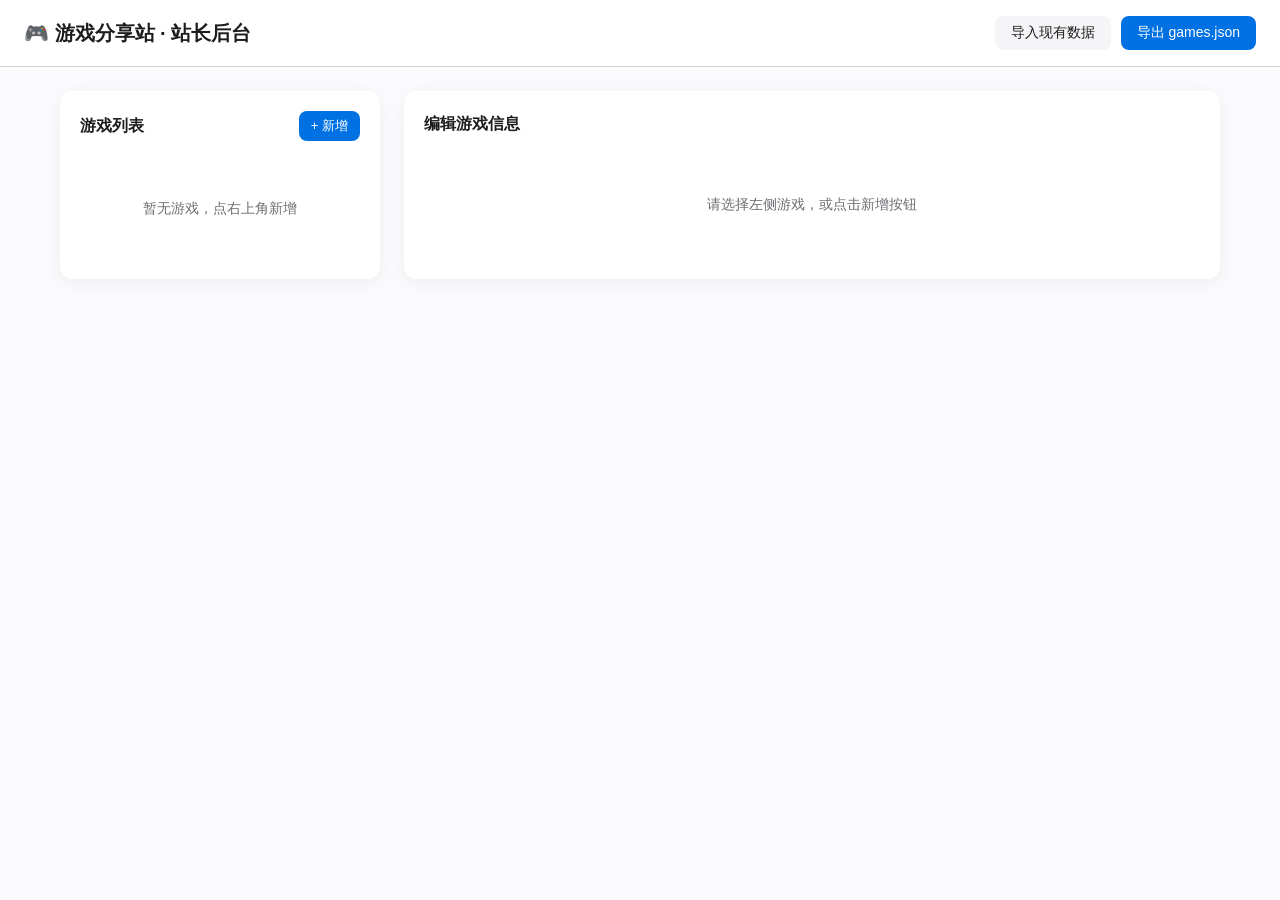
==== admin.html @ 454bbb4d "Add admin management interface for game sharing" ====
<!DOCTYPE html>
<html lang="zh-CN">
<head>
    <meta charset="UTF-8">
    <meta name="viewport" content="width=device-width, initial-scale=1.0">
    <title>站长管理后台</title>
    <style>
        * {
            margin: 0;
            padding: 0;
            box-sizing: border-box;
        }
        :root {
            --primary: #0071e3;
            --bg: #fbfbfd;
            --card-bg: #ffffff;
            --text-main: #1d1d1f;
            --text-sub: #6e6e73;
            --border: #d2d2d7;
            --shadow: 0 4px 20px rgba(0, 0, 0, 0.06);
            --radius: 12px;
            --danger: #ff3b30;
        }
        body {
            font-family: -apple-system, BlinkMacSystemFont, "Segoe UI", Roboto, sans-serif;
            background-color: var(--bg);
            color: var(--text-main);
            line-height: 1.6;
        }
        .header {
            background: white;
            border-bottom: 1px solid var(--border);
            padding: 16px 24px;
            display: flex;
            justify-content: space-between;
            align-items: center;
        }
        .header h1 {
            font-size: 20px;
            font-weight: 600;
        }
        .header-actions {
            display: flex;
            gap: 10px;
        }
        .btn {
            padding: 8px 16px;
            border-radius: 8px;
            border: none;
            font-size: 14px;
            cursor: pointer;
            transition: background 0.2s;
        }
        .btn-primary {
            background: var(--primary);
            color: white;
        }
        .btn-primary:hover {
            background: #0077ed;
        }
        .btn-secondary {
            background: #f5f5f7;
            color: var(--text-main);
        }
        .btn-secondary:hover {
            background: #e8e8ed;
        }
        .btn-danger {
            background: var(--danger);
            color: white;
        }
        .btn-danger:hover {
            background: #ff453a;
        }
        .container {
            max-width: 1200px;
            margin: 24px auto;
            padding: 0 20px;
            display: grid;
            grid-template-columns: 320px 1fr;
            gap: 24px;
        }
        .panel {
            background: white;
            border-radius: var(--radius);
            box-shadow: var(--shadow);
            padding: 20px;
        }
        .panel-title {
            font-size: 16px;
            font-weight: 600;
            margin-bottom: 16px;
            display: flex;
            justify-content: space-between;
            align-items: center;
        }
        .game-list {
            max-height: 70vh;
            overflow-y: auto;
        }
        .game-item {
            padding: 12px;
            border-radius: 8px;
            cursor: pointer;
            margin-bottom: 8px;
            border: 1px solid transparent;
            transition: all 0.2s;
            display: flex;
            justify-content: space-between;
            align-items: center;
        }
        .game-item:hover {
            background: #f5f5f7;
        }
        .game-item.active {
            background: #e8f2ff;
            border-color: var(--primary);
        }
        .game-item-name {
            font-size: 14px;
            font-weight: 500;
        }
        .game-item-del {
            color: var(--danger);
            font-size: 12px;
            opacity: 0;
            transition: opacity 0.2s;
        }
        .game-item:hover .game-item-del {
            opacity: 1;
        }
        .form-group {
            margin-bottom: 16px;
        }
        .form-label {
            display: block;
            font-size: 13px;
            color: var(--text-sub);
            margin-bottom: 6px;
            font-weight: 500;
        }
        .form-input, .form-textarea {
            width: 100%;
            padding: 9px 12px;
            border: 1px solid var(--border);
            border-radius: 8px;
            font-size: 14px;
            outline: none;
            transition: border-color 0.2s;
            font-family: inherit;
        }
        .form-input:focus, .form-textarea:focus {
            border-color: var(--primary);
        }
        .form-textarea {
            resize: vertical;
            min-height: 100px;
        }
        .form-row {
            display: grid;
            grid-template-columns: 1fr 1fr;
            gap: 12px;
        }
        .tip {
            font-size: 12px;
            color: var(--text-sub);
            margin-top: 4px;
        }
        .empty-tip {
            text-align: center;
            color: var(--text-sub);
            padding: 40px 20px;
            font-size: 14px;
        }
    </style>
</head>
<body>
    <div class="header">
        <h1>🎮 游戏分享站 · 站长后台</h1>
        <div class="header-actions">
            <button class="btn btn-secondary" onclick="importData()">导入现有数据</button>
            <button class="btn btn-primary" onclick="exportData()">导出 games.json</button>
        </div>
    </div>

    <div class="container">
        <!-- 左侧游戏列表 -->
        <div class="panel">
            <div class="panel-title">
                <span>游戏列表</span>
                <button class="btn btn-primary" style="padding: 6px 12px; font-size: 13px;" onclick="addGame()">+ 新增</button>
            </div>
            <div class="game-list" id="gameList">
                <div class="empty-tip">暂无游戏，点右上角新增</div>
            </div>
        </div>

        <!-- 右侧编辑表单 -->
        <div class="panel">
            <div class="panel-title">
                <span id="formTitle">编辑游戏信息</span>
            </div>
            <div id="formArea">
                <div class="empty-tip">请选择左侧游戏，或点击新增按钮</div>
            </div>
        </div>
    </div>

    <script>
        let games = JSON.parse(localStorage.getItem('admin_games') || '[]');
        let currentEditId = null;

        // 初始化
        renderList();

        // 渲染游戏列表
        function renderList() {
            const list = document.getElementById('gameList');
            if (games.length === 0) {
                list.innerHTML = '<div class="empty-tip">暂无游戏，点右上角新增</div>';
                return;
            }
            list.innerHTML = games.map(g => `
                <div class="game-item ${currentEditId === g.id ? 'active' : ''}" onclick="editGame(${g.id})">
                    <span class="game-item-name">${g.title}</span>
                    <span class="game-item-del" onclick="event.stopPropagation(); deleteGame(${g.id})">删除</span>
                </div>
            `).join('');
        }

        // 新增游戏
        function addGame() {
            const newId = games.length > 0 ? Math.max(...games.map(g => g.id)) + 1 : 1;
            const newGame = {
                id: newId,
                title: "新游戏",
                cover: "",
                desc: "游戏介绍",
                tags: [],
                rating: 4.5,
                downloads: 0,
                downloadLink: "",
                date: new Date().toISOString().split('T')[0],
                hot: false
            };
            games.unshift(newGame);
            saveLocal();
            currentEditId = newId;
            renderList();
            renderForm();
        }

        // 编辑游戏
        function editGame(id) {
            currentEditId = id;
            renderList();
            renderForm();
        }

        // 删除游戏
        function deleteGame(id) {
            if (!confirm('确定要删除这个游戏吗？')) return;
            games = games.filter(g => g.id !== id);
            if (currentEditId === id) currentEditId = null;
            saveLocal();
            renderList();
            renderForm();
        }

        // 渲染编辑表单
        function renderForm() {
            const formArea = document.getElementById('formArea');
            const game = games.find(g => g.id === currentEditId);
            
            if (!game) {
                formArea.innerHTML = '<div class="empty-tip">请选择左侧游戏，或点击新增按钮</div>';
                document.getElementById('formTitle').textContent = '编辑游戏信息';
                return;
            }

            document.getElementById('formTitle').textContent = '编辑：' + game.title;
            
            formArea.innerHTML = `
                <div class="form-group">
                    <label class="form-label">游戏名称</label>
                    <input class="form-input" id="f_title" value="${game.title}" oninput="updateField('title', this.value)">
                </div>

                <div class="form-group">
                    <label class="form-label">封面图片链接</label>
                    <input class="form-input" id="f_cover" value="${game.cover}" oninput="updateField('cover', this.value)">
                    <div class="tip">填入图片网址，建议尺寸 400x250</div>
                </div>

                <div class="form-group">
                    <label class="form-label">游戏介绍</label>
                    <textarea class="form-textarea" id="f_desc" oninput="updateField('desc', this.value)">${game.desc}</textarea>
                </div>

                <div class="form-group">
                    <label class="form-label">游戏标签</label>
                    <input class="form-input" id="f_tags" value="${game.tags.join('，')}" oninput="updateField('tags', this.value.split('，').filter(t=>t.trim()))">
                    <div class="tip">多个标签用中文逗号分隔，例如：模拟经营，像素，联机</div>
                </div>

                <div class="form-row">
                    <div class="form-group">
                        <label class="form-label">评分</label>
                        <input class="form-input" type="number" step="0.1" id="f_rating" value="${game.rating}" oninput="updateField('rating', parseFloat(this.value))">
                    </div>
                    <div class="form-group">
                        <label class="form-label">下载量</label>
                        <input class="form-input" type="number" id="f_downloads" value="${game.downloads}" oninput="updateField('downloads', parseInt(this.value))">
                    </div>
                </div>

                <div class="form-group">
                    <label class="form-label">网盘下载链接</label>
                    <input class="form-input" id="f_link" value="${game.downloadLink}" oninput="updateField('downloadLink', this.value)">
                </div>

                <div class="form-row">
                    <div class="form-group">
                        <label class="form-label">上线日期</label>
                        <input class="form-input" type="date" id="f_date" value="${game.date}" oninput="updateField('date', this.value)">
                    </div>
                    <div class="form-group">
                        <label class="form-label">是否热门推荐</label>
                        <select class="form-input" id="f_hot" onchange="updateField('hot', this.value === 'true')">
                            <option value="false" ${!game.hot ? 'selected' : ''}>否</option>
                            <option value="true" ${game.hot ? 'selected' : ''}>是</option>
                        </select>
                    </div>
                </div>

                <div style="margin-top: 20px; display: flex; gap: 10px; justify-content: flex-end;">
                    <button class="btn btn-secondary" onclick="currentEditId=null; renderList(); renderForm();">取消</button>
                    <button class="btn btn-primary" onclick="saveGame()">保存修改</button>
                </div>
            `;
        }

        // 更新字段
        function updateField(key, value) {
            const game = games.find(g => g.id === currentEditId);
            if (game) {
                game[key] = value;
            }
        }

        // 保存游戏
        function saveGame() {
            saveLocal();
            renderList();
            alert('保存成功！所有修改已暂存，记得导出文件更新到网站');
        }

        // 保存到本地存储
        function saveLocal() {
            localStorage.setItem('admin_games', JSON.stringify(games));
        }

        // 导入现有数据
        function importData() {
            if (!confirm('导入会覆盖当前后台的临时数据，确定继续吗？')) return;
            fetch('games.json')
                .then(res => res.json())
                .then(data => {
                    games = data;
                    saveLocal();
                    currentEditId = null;
                    renderList();
                    renderForm();
                    alert('导入成功，共加载 ' + data.length + ' 个游戏');
                })
                .catch(() => {
                    alert('导入失败，请确保网站根目录有 games.json 文件');
                });
        }

        // 导出数据
        function exportData() {
            if (games.length === 0) {
                alert('暂无数据可导出');
                return;
            }
            const jsonStr = JSON.stringify(games, null, 4);
            const blob = new Blob([jsonStr], { type: 'application/json' });
            const url = URL.createObjectURL(blob);
            const a = document.createElement('a');
            a.href = url;
            a.download = 'games.json';
            a.click();
            URL.revokeObjectURL(url);
        }
    </script>
</body>
</html>
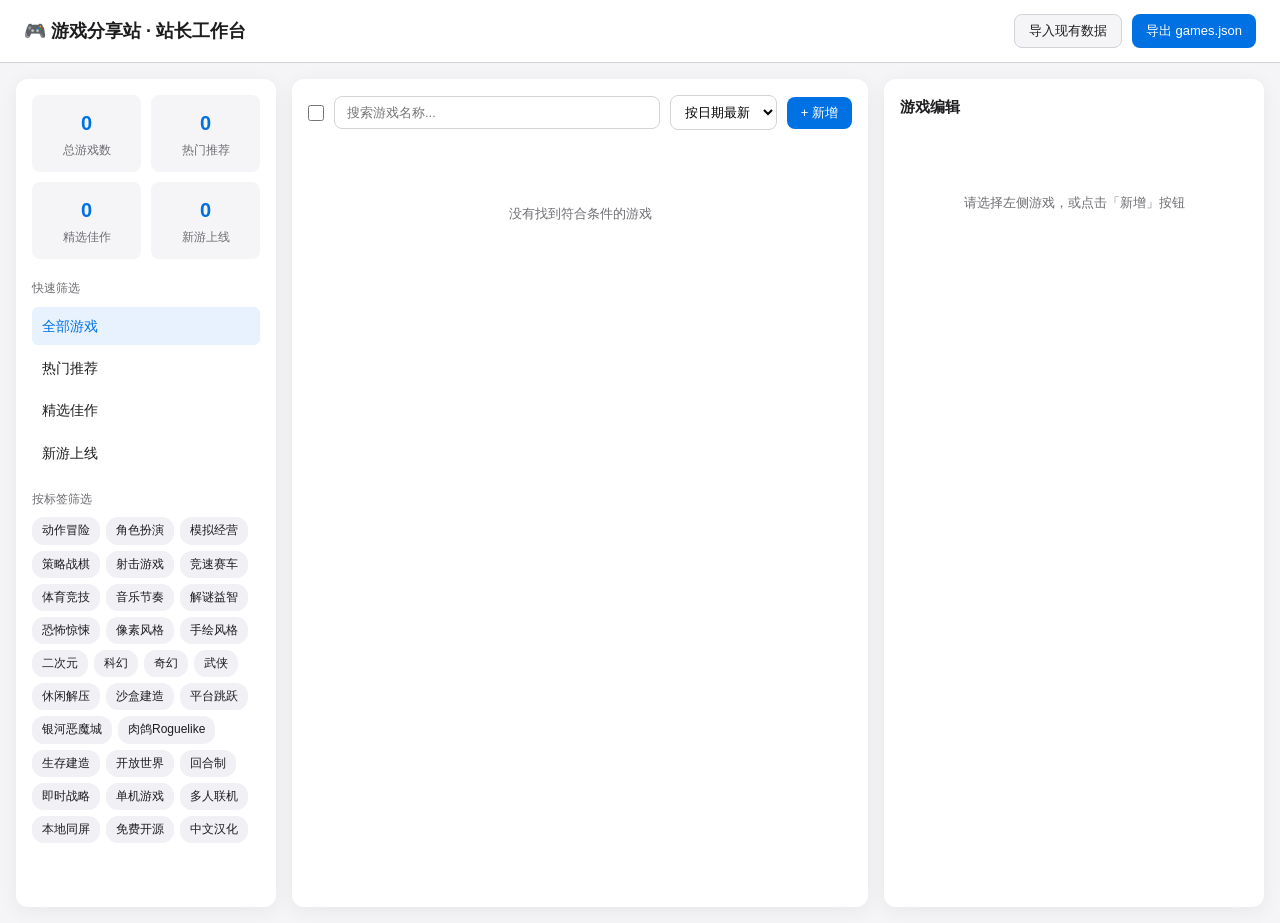
==== commit 7a3aa57d: "Refactor admin.html for UI improvements Updated styles and layout for improved UI/UX. Adjusted paddi" ====
--- a/admin.html
+++ b/admin.html
@@ -12,7 +12,7 @@
         }
         :root {
             --primary: #0071e3;
-            --bg: #fbfbfd;
+            --bg: #f5f5f7;
             --card-bg: #ffffff;
             --text-main: #1d1d1f;
             --text-sub: #6e6e73;
@@ -20,23 +20,29 @@
             --shadow: 0 4px 20px rgba(0, 0, 0, 0.06);
             --radius: 12px;
             --danger: #ff3b30;
+            --success: #34c759;
         }
         body {
             font-family: -apple-system, BlinkMacSystemFont, "Segoe UI", Roboto, sans-serif;
             background-color: var(--bg);
             color: var(--text-main);
             line-height: 1.6;
-        }
+            font-size: 14px;
+        }
+        /* 顶部导航 */
         .header {
             background: white;
             border-bottom: 1px solid var(--border);
-            padding: 16px 24px;
+            padding: 14px 24px;
             display: flex;
             justify-content: space-between;
             align-items: center;
+            position: sticky;
+            top: 0;
+            z-index: 100;
         }
         .header h1 {
-            font-size: 20px;
+            font-size: 18px;
             font-weight: 600;
         }
         .header-actions {
@@ -44,12 +50,13 @@
             gap: 10px;
         }
         .btn {
-            padding: 8px 16px;
+            padding: 7px 14px;
             border-radius: 8px;
             border: none;
-            font-size: 14px;
+            font-size: 13px;
             cursor: pointer;
-            transition: background 0.2s;
+            transition: all 0.2s;
+            font-weight: 500;
         }
         .btn-primary {
             background: var(--primary);
@@ -61,6 +68,7 @@
         .btn-secondary {
             background: #f5f5f7;
             color: var(--text-main);
+            border: 1px solid var(--border);
         }
         .btn-secondary:hover {
             background: #e8e8ed;
@@ -72,42 +80,153 @@
         .btn-danger:hover {
             background: #ff453a;
         }
-        .container {
-            max-width: 1200px;
-            margin: 24px auto;
-            padding: 0 20px;
+        .btn-success {
+            background: var(--success);
+            color: white;
+        }
+        /* 主布局 */
+        .layout {
             display: grid;
-            grid-template-columns: 320px 1fr;
-            gap: 24px;
+            grid-template-columns: 260px 1fr 380px;
+            gap: 16px;
+            max-width: 1600px;
+            margin: 16px auto;
+            padding: 0 16px;
+            height: calc(100vh - 72px);
         }
         .panel {
             background: white;
             border-radius: var(--radius);
             box-shadow: var(--shadow);
-            padding: 20px;
+            padding: 16px;
+            overflow-y: auto;
         }
         .panel-title {
-            font-size: 16px;
+            font-size: 15px;
             font-weight: 600;
-            margin-bottom: 16px;
-            display: flex;
-            justify-content: space-between;
+            margin-bottom: 14px;
+        }
+        /* 左侧边栏 */
+        .stats-grid {
+            display: grid;
+            grid-template-columns: 1fr 1fr;
+            gap: 10px;
+            margin-bottom: 20px;
+        }
+        .stat-card {
+            background: #f5f5f7;
+            border-radius: 8px;
+            padding: 12px;
+            text-align: center;
+        }
+        .stat-num {
+            font-size: 20px;
+            font-weight: 600;
+            color: var(--primary);
+        }
+        .stat-label {
+            font-size: 12px;
+            color: var(--text-sub);
+            margin-top: 2px;
+        }
+        .filter-section {
+            margin-bottom: 18px;
+        }
+        .filter-label {
+            font-size: 12px;
+            color: var(--text-sub);
+            margin-bottom: 8px;
+            font-weight: 500;
+        }
+        .quick-filters {
+            display: flex;
+            flex-direction: column;
+            gap: 4px;
+        }
+        .quick-filter {
+            padding: 8px 10px;
+            border-radius: 6px;
+            cursor: pointer;
+            transition: background 0.2s;
+        }
+        .quick-filter:hover {
+            background: #f5f5f7;
+        }
+        .quick-filter.active {
+            background: #e8f2ff;
+            color: var(--primary);
+            font-weight: 500;
+        }
+        .tag-cloud {
+            display: flex;
+            flex-wrap: wrap;
+            gap: 6px;
+        }
+        .tag-chip {
+            padding: 4px 10px;
+            background: #f0f0f5;
+            border-radius: 12px;
+            font-size: 12px;
+            cursor: pointer;
+            transition: all 0.2s;
+        }
+        .tag-chip:hover {
+            background: #e0e0e8;
+        }
+        .tag-chip.active {
+            background: var(--primary);
+            color: white;
+        }
+        /* 中间游戏列表 */
+        .list-toolbar {
+            display: flex;
+            gap: 10px;
+            margin-bottom: 14px;
             align-items: center;
         }
+        .search-input {
+            flex: 1;
+            padding: 8px 12px;
+            border: 1px solid var(--border);
+            border-radius: 8px;
+            font-size: 13px;
+            outline: none;
+        }
+        .search-input:focus {
+            border-color: var(--primary);
+        }
+        .sort-select {
+            padding: 8px 10px;
+            border: 1px solid var(--border);
+            border-radius: 8px;
+            font-size: 13px;
+            background: white;
+            outline: none;
+        }
+        .batch-bar {
+            display: flex;
+            gap: 8px;
+            margin-bottom: 10px;
+            padding: 8px;
+            background: #f5f5f7;
+            border-radius: 8px;
+            font-size: 12px;
+            align-items: center;
+        }
         .game-list {
-            max-height: 70vh;
-            overflow-y: auto;
+            display: flex;
+            flex-direction: column;
+            gap: 8px;
         }
         .game-item {
-            padding: 12px;
+            display: flex;
+            align-items: center;
+            gap: 12px;
+            padding: 10px;
             border-radius: 8px;
             cursor: pointer;
-            margin-bottom: 8px;
             border: 1px solid transparent;
             transition: all 0.2s;
-            display: flex;
-            justify-content: space-between;
-            align-items: center;
         }
         .game-item:hover {
             background: #f5f5f7;
@@ -116,116 +235,441 @@
             background: #e8f2ff;
             border-color: var(--primary);
         }
+        .game-item-cover {
+            width: 48px;
+            height: 30px;
+            border-radius: 4px;
+            background: #eee;
+            object-fit: cover;
+            flex-shrink: 0;
+        }
+        .game-item-info {
+            flex: 1;
+            min-width: 0;
+        }
         .game-item-name {
-            font-size: 14px;
             font-weight: 500;
-        }
-        .game-item-del {
-            color: var(--danger);
+            white-space: nowrap;
+            overflow: hidden;
+            text-overflow: ellipsis;
+        }
+        .game-item-meta {
             font-size: 12px;
-            opacity: 0;
-            transition: opacity 0.2s;
-        }
-        .game-item:hover .game-item-del {
-            opacity: 1;
-        }
+            color: var(--text-sub);
+            margin-top: 2px;
+        }
+        .game-item-badges {
+            display: flex;
+            gap: 4px;
+        }
+        .badge {
+            font-size: 10px;
+            padding: 2px 6px;
+            border-radius: 4px;
+            font-weight: 500;
+        }
+        .badge-hot {
+            background: #fff2e6;
+            color: #ff6b00;
+        }
+        .badge-featured {
+            background: #e8f2ff;
+            color: var(--primary);
+        }
+        .badge-new {
+            background: #e8f8ed;
+            color: var(--success);
+        }
+        .game-item-check {
+            width: 16px;
+            height: 16px;
+            cursor: pointer;
+        }
+        /* 右侧编辑面板 */
         .form-group {
-            margin-bottom: 16px;
+            margin-bottom: 14px;
         }
         .form-label {
             display: block;
-            font-size: 13px;
+            font-size: 12px;
             color: var(--text-sub);
             margin-bottom: 6px;
             font-weight: 500;
         }
-        .form-input, .form-textarea {
+        .form-input, .form-textarea, .form-select {
             width: 100%;
-            padding: 9px 12px;
+            padding: 8px 10px;
             border: 1px solid var(--border);
             border-radius: 8px;
-            font-size: 14px;
+            font-size: 13px;
             outline: none;
             transition: border-color 0.2s;
             font-family: inherit;
         }
-        .form-input:focus, .form-textarea:focus {
+        .form-input:focus, .form-textarea:focus, .form-select:focus {
             border-color: var(--primary);
         }
         .form-textarea {
             resize: vertical;
-            min-height: 100px;
+            min-height: 80px;
         }
         .form-row {
             display: grid;
             grid-template-columns: 1fr 1fr;
-            gap: 12px;
+            gap: 10px;
         }
         .tip {
-            font-size: 12px;
+            font-size: 11px;
             color: var(--text-sub);
             margin-top: 4px;
-        }
-        .empty-tip {
+            line-height: 1.5;
+        }
+        .cover-preview {
+            width: 100%;
+            height: 120px;
+            border-radius: 8px;
+            background: #f0f0f5;
+            margin-bottom: 8px;
+            display: flex;
+            align-items: center;
+            justify-content: center;
+            overflow: hidden;
+        }
+        .cover-preview img {
+            width: 100%;
+            height: 100%;
+            object-fit: cover;
+        }
+        .tag-selector {
+            display: flex;
+            flex-wrap: wrap;
+            gap: 6px;
+            max-height: 120px;
+            overflow-y: auto;
+            padding: 8px;
+            border: 1px solid var(--border);
+            border-radius: 8px;
+        }
+        .tag-option {
+            padding: 4px 10px;
+            border-radius: 12px;
+            font-size: 12px;
+            cursor: pointer;
+            background: #f5f5f7;
+            transition: all 0.2s;
+            user-select: none;
+        }
+        .tag-option:hover {
+            background: #e8e8ed;
+        }
+        .tag-option.selected {
+            background: var(--primary);
+            color: white;
+        }
+        .download-link-item {
+            display: flex;
+            gap: 8px;
+            margin-bottom: 8px;
+            align-items: center;
+        }
+        .download-link-item .form-input:first-child {
+            width: 90px;
+            flex-shrink: 0;
+        }
+        .checkbox-group {
+            display: flex;
+            gap: 16px;
+        }
+        .checkbox-item {
+            display: flex;
+            align-items: center;
+            gap: 6px;
+            cursor: pointer;
+        }
+        .form-actions {
+            display: flex;
+            gap: 10px;
+            justify-content: flex-end;
+            margin-top: 20px;
+            padding-top: 16px;
+            border-top: 1px solid var(--border);
+        }
+        .empty-state {
             text-align: center;
             color: var(--text-sub);
-            padding: 40px 20px;
-            font-size: 14px;
+            padding: 60px 20px;
+            font-size: 13px;
         }
     </style>
 </head>
 <body>
     <div class="header">
-        <h1>🎮 游戏分享站 · 站长后台</h1>
+        <h1>🎮 游戏分享站 · 站长工作台</h1>
         <div class="header-actions">
             <button class="btn btn-secondary" onclick="importData()">导入现有数据</button>
             <button class="btn btn-primary" onclick="exportData()">导出 games.json</button>
         </div>
     </div>
 
-    <div class="container">
-        <!-- 左侧游戏列表 -->
+    <div class="layout">
+        <!-- 左侧：筛选与统计 -->
         <div class="panel">
-            <div class="panel-title">
-                <span>游戏列表</span>
-                <button class="btn btn-primary" style="padding: 6px 12px; font-size: 13px;" onclick="addGame()">+ 新增</button>
+            <div class="stats-grid">
+                <div class="stat-card">
+                    <div class="stat-num" id="statTotal">0</div>
+                    <div class="stat-label">总游戏数</div>
+                </div>
+                <div class="stat-card">
+                    <div class="stat-num" id="statHot">0</div>
+                    <div class="stat-label">热门推荐</div>
+                </div>
+                <div class="stat-card">
+                    <div class="stat-num" id="statFeatured">0</div>
+                    <div class="stat-label">精选佳作</div>
+                </div>
+                <div class="stat-card">
+                    <div class="stat-num" id="statNew">0</div>
+                    <div class="stat-label">新游上线</div>
+                </div>
             </div>
-            <div class="game-list" id="gameList">
-                <div class="empty-tip">暂无游戏，点右上角新增</div>
+
+            <div class="filter-section">
+                <div class="filter-label">快速筛选</div>
+                <div class="quick-filters">
+                    <div class="quick-filter active" data-filter="all">全部游戏</div>
+                    <div class="quick-filter" data-filter="hot">热门推荐</div>
+                    <div class="quick-filter" data-filter="featured">精选佳作</div>
+                    <div class="quick-filter" data-filter="new">新游上线</div>
+                </div>
+            </div>
+
+            <div class="filter-section">
+                <div class="filter-label">按标签筛选</div>
+                <div class="tag-cloud" id="sideTagFilter"></div>
             </div>
         </div>
 
-        <!-- 右侧编辑表单 -->
+        <!-- 中间：游戏列表 -->
         <div class="panel">
-            <div class="panel-title">
-                <span id="formTitle">编辑游戏信息</span>
+            <div class="list-toolbar">
+                <input type="checkbox" id="checkAll" class="game-item-check" onchange="toggleSelectAll()">
+                <input type="text" class="search-input" id="searchInput" placeholder="搜索游戏名称..." oninput="renderGameList()">
+                <select class="sort-select" id="sortSelect" onchange="renderGameList()">
+                    <option value="date-desc">按日期最新</option>
+                    <option value="downloads-desc">按下载量</option>
+                    <option value="rating-desc">按评分</option>
+                    <option value="name-asc">按名称</option>
+                </select>
+                <button class="btn btn-primary" onclick="addGame()">+ 新增</button>
             </div>
+
+            <div class="batch-bar" id="batchBar" style="display:none;">
+                <span>已选 <span id="selectedCount">0</span> 项</span>
+                <button class="btn btn-secondary" style="padding:4px 10px; font-size:12px;" onclick="batchSetHot()">设为热门</button>
+                <button class="btn btn-secondary" style="padding:4px 10px; font-size:12px;" onclick="batchSetFeatured()">设为精选</button>
+                <button class="btn btn-danger" style="padding:4px 10px; font-size:12px;" onclick="batchDelete()">批量删除</button>
+            </div>
+
+            <div class="game-list" id="gameList">
+                <div class="empty-state">暂无游戏，点击右上角「新增」开始添加</div>
+            </div>
+        </div>
+
+        <!-- 右侧：编辑面板 -->
+        <div class="panel" id="editPanel">
+            <div class="panel-title" id="formTitle">游戏编辑</div>
             <div id="formArea">
-                <div class="empty-tip">请选择左侧游戏，或点击新增按钮</div>
+                <div class="empty-state">请选择左侧游戏，或点击「新增」按钮</div>
             </div>
         </div>
     </div>
 
     <script>
+        // 预设30个游戏标签
+        const presetTags = [
+            '动作冒险', '角色扮演', '模拟经营', '策略战棋', '射击游戏',
+            '竞速赛车', '体育竞技', '音乐节奏', '解谜益智', '恐怖惊悚',
+            '像素风格', '手绘风格', '二次元', '科幻', '奇幻',
+            '武侠', '休闲解压', '沙盒建造', '平台跳跃', '银河恶魔城',
+            '肉鸽Roguelike', '生存建造', '开放世界', '回合制', '即时战略',
+            '单机游戏', '多人联机', '本地同屏', '免费开源', '中文汉化'
+        ];
+
         let games = JSON.parse(localStorage.getItem('admin_games') || '[]');
         let currentEditId = null;
+        let selectedIds = [];
+        let currentQuickFilter = 'all';
+        let currentTagFilter = '';
 
         // 初始化
-        renderList();
+        initSideTags();
+        renderStats();
+        renderGameList();
+
+        // 渲染侧边标签筛选
+        function initSideTags() {
+            const container = document.getElementById('sideTagFilter');
+            container.innerHTML = presetTags.map(tag => 
+                `<span class="tag-chip" data-tag="${tag}" onclick="toggleSideTag('${tag}')">${tag}</span>`
+            ).join('');
+        }
+
+        function toggleSideTag(tag) {
+            if (currentTagFilter === tag) {
+                currentTagFilter = '';
+            } else {
+                currentTagFilter = tag;
+            }
+            document.querySelectorAll('#sideTagFilter .tag-chip').forEach(el => {
+                el.classList.toggle('active', el.dataset.tag === currentTagFilter);
+            });
+            renderGameList();
+        }
+
+        // 渲染统计数据
+        function renderStats() {
+            document.getElementById('statTotal').textContent = games.length;
+            document.getElementById('statHot').textContent = games.filter(g => g.hot).length;
+            document.getElementById('statFeatured').textContent = games.filter(g => g.featured).length;
+            document.getElementById('statNew').textContent = games.filter(g => g.isNew).length;
+        }
+
+        // 快速筛选
+        document.querySelectorAll('.quick-filter').forEach(item => {
+            item.addEventListener('click', () => {
+                document.querySelectorAll('.quick-filter').forEach(i => i.classList.remove('active'));
+                item.classList.add('active');
+                currentQuickFilter = item.dataset.filter;
+                renderGameList();
+            });
+        });
 
         // 渲染游戏列表
-        function renderList() {
-            const list = document.getElementById('gameList');
-            if (games.length === 0) {
-                list.innerHTML = '<div class="empty-tip">暂无游戏，点右上角新增</div>';
+        function renderGameList() {
+            const keyword = document.getElementById('searchInput').value.trim().toLowerCase();
+            const sort = document.getElementById('sortSelect').value;
+            
+            let list = [...games];
+
+            // 快速筛选
+            if (currentQuickFilter === 'hot') list = list.filter(g => g.hot);
+            if (currentQuickFilter === 'featured') list = list.filter(g => g.featured);
+            if (currentQuickFilter === 'new') list = list.filter(g => g.isNew);
+
+            // 标签筛选
+            if (currentTagFilter) {
+                list = list.filter(g => g.tags.includes(currentTagFilter));
+            }
+
+            // 关键词搜索
+            if (keyword) {
+                list = list.filter(g => g.title.toLowerCase().includes(keyword));
+            }
+
+            // 排序
+            switch(sort) {
+                case 'date-desc':
+                    list.sort((a,b) => new Date(b.date) - new Date(a.date));
+                    break;
+                case 'downloads-desc':
+                    list.sort((a,b) => b.downloads - a.downloads);
+                    break;
+                case 'rating-desc':
+                    list.sort((a,b) => b.rating - a.rating);
+                    break;
+                case 'name-asc':
+                    list.sort((a,b) => a.title.localeCompare(b.title, 'zh'));
+                    break;
+            }
+
+            const listEl = document.getElementById('gameList');
+            if (list.length === 0) {
+                listEl.innerHTML = '<div class="empty-state">没有找到符合条件的游戏</div>';
                 return;
             }
-            list.innerHTML = games.map(g => `
+
+            listEl.innerHTML = list.map(g => `
                 <div class="game-item ${currentEditId === g.id ? 'active' : ''}" onclick="editGame(${g.id})">
-                    <span class="game-item-name">${g.title}</span>
-                    <span class="game-item-del" onclick="event.stopPropagation(); deleteGame(${g.id})">删除</span>
+                    <input type="checkbox" class="game-item-check" 
+                        ${selectedIds.includes(g.id) ? 'checked' : ''}
+                        onclick="event.stopPropagation(); toggleSelect(${g.id})">
+                    <img class="game-item-cover" src="${g.cover || ''}" onerror="this.style.display='none'">
+                    <div class="game-item-info">
+                        <div class="game-item-name">${g.title}</div>
+                        <div class="game-item-meta">★ ${g.rating} · ${g.downloads} 下载</div>
+                    </div>
+                    <div class="game-item-badges">
+                        ${g.hot ? '<span class="badge badge-hot">热门</span>' : ''}
+                        ${g.featured ? '<span class="badge badge-featured">精选</span>' : ''}
+                        ${g.isNew ? '<span class="badge badge-new">新游</span>' : ''}
+                    </div>
                 </div>
             `).join('');
+
+            updateBatchBar();
+        }
+
+        // 批量选择
+        function toggleSelect(id) {
+            if (selectedIds.includes(id)) {
+                selectedIds = selectedIds.filter(i => i !== id);
+            } else {
+                selectedIds.push(id);
+            }
+            updateBatchBar();
+        }
+
+        function toggleSelectAll() {
+            const visibleIds = getVisibleGameIds();
+            if (selectedIds.length === visibleIds.length && visibleIds.length > 0) {
+                selectedIds = [];
+            } else {
+                selectedIds = [...visibleIds];
+            }
+            renderGameList();
+        }
+
+        function getVisibleGameIds() {
+            // 简化处理，直接从当前渲染的列表获取
+            return [...document.querySelectorAll('.game-item')].map(el => {
+                return parseInt(el.querySelector('.game-item-check').closest('.game-item').onclick.toString().match(/\d+/)[0]);
+            });
+        }
+
+        function updateBatchBar() {
+            const bar = document.getElementById('batchBar');
+            document.getElementById('selectedCount').textContent = selectedIds.length;
+            bar.style.display = selectedIds.length > 0 ? 'flex' : 'none';
+            document.getElementById('checkAll').checked = selectedIds.length > 0 && selectedIds.length === getVisibleGameIds().length;
+        }
+
+        function batchSetHot() {
+            games.forEach(g => {
+                if (selectedIds.includes(g.id)) g.hot = true;
+            });
+            saveLocal();
+            renderStats();
+            renderGameList();
+        }
+
+        function batchSetFeatured() {
+            games.forEach(g => {
+                if (selectedIds.includes(g.id)) g.featured = true;
+            });
+            saveLocal();
+            renderStats();
+            renderGameList();
+        }
+
+        function batchDelete() {
+            if (!confirm(`确定要删除选中的 ${selectedIds.length} 个游戏吗？`)) return;
+            games = games.filter(g => !selectedIds.includes(g.id));
+            selectedIds = [];
+            if (selectedIds.includes(currentEditId)) currentEditId = null;
+            saveLocal();
+            renderStats();
+            renderGameList();
+            renderForm();
         }
 
         // 新增游戏
@@ -235,109 +679,178 @@
                 id: newId,
                 title: "新游戏",
                 cover: "",
-                desc: "游戏介绍",
+                desc: "请输入游戏介绍...",
                 tags: [],
                 rating: 4.5,
                 downloads: 0,
-                downloadLink: "",
+                downloadLinks: [
+                    { name: "百度网盘", url: "" },
+                    { name: "阿里云盘", url: "" },
+                    { name: "夸克网盘", url: "" }
+                ],
                 date: new Date().toISOString().split('T')[0],
-                hot: false
+                size: "",
+                version: "",
+                hot: false,
+                featured: false,
+                isNew: true
             };
             games.unshift(newGame);
             saveLocal();
             currentEditId = newId;
-            renderList();
+            renderStats();
+            renderGameList();
             renderForm();
         }
 
         // 编辑游戏
         function editGame(id) {
             currentEditId = id;
-            renderList();
-            renderForm();
-        }
-
-        // 删除游戏
-        function deleteGame(id) {
-            if (!confirm('确定要删除这个游戏吗？')) return;
-            games = games.filter(g => g.id !== id);
-            if (currentEditId === id) currentEditId = null;
-            saveLocal();
-            renderList();
+            renderGameList();
             renderForm();
         }
 
         // 渲染编辑表单
         function renderForm() {
+            const game = games.find(g => g.id === currentEditId);
             const formArea = document.getElementById('formArea');
-            const game = games.find(g => g.id === currentEditId);
             
             if (!game) {
-                formArea.innerHTML = '<div class="empty-tip">请选择左侧游戏，或点击新增按钮</div>';
-                document.getElementById('formTitle').textContent = '编辑游戏信息';
+                formArea.innerHTML = '<div class="empty-state">请选择左侧游戏，或点击「新增」按钮</div>';
+                document.getElementById('formTitle').textContent = '游戏编辑';
                 return;
             }
 
             document.getElementById('formTitle').textContent = '编辑：' + game.title;
-            
+
             formArea.innerHTML = `
                 <div class="form-group">
                     <label class="form-label">游戏名称</label>
-                    <input class="form-input" id="f_title" value="${game.title}" oninput="updateField('title', this.value)">
+                    <input class="form-input" value="${game.title}" oninput="updateField('title', this.value)">
                 </div>
 
                 <div class="form-group">
-                    <label class="form-label">封面图片链接</label>
-                    <input class="form-input" id="f_cover" value="${game.cover}" oninput="updateField('cover', this.value)">
-                    <div class="tip">填入图片网址，建议尺寸 400x250</div>
+                    <label class="form-label">封面图片</label>
+                    <div class="cover-preview" id="coverPreview">
+                        ${game.cover ? `<img src="${game.cover}">` : '暂无封面'}
+                    </div>
+                    <input type="file" accept="image/*" onchange="previewCover(this)" style="font-size:12px; margin-bottom:8px;">
+                    <input class="form-input" value="${game.cover}" placeholder="粘贴图片链接" oninput="updateField('cover', this.value)">
+                    <div class="tip">先将图片上传到GitHub仓库，复制图片链接粘贴到此处。上方可选择本地图片预览效果。</div>
                 </div>
 
                 <div class="form-group">
                     <label class="form-label">游戏介绍</label>
-                    <textarea class="form-textarea" id="f_desc" oninput="updateField('desc', this.value)">${game.desc}</textarea>
+                    <textarea class="form-textarea" oninput="updateField('desc', this.value)">${game.desc}</textarea>
                 </div>
 
                 <div class="form-group">
-                    <label class="form-label">游戏标签</label>
-                    <input class="form-input" id="f_tags" value="${game.tags.join('，')}" oninput="updateField('tags', this.value.split('，').filter(t=>t.trim()))">
-                    <div class="tip">多个标签用中文逗号分隔，例如：模拟经营，像素，联机</div>
+                    <label class="form-label">游戏标签（点击选择）</label>
+                    <div class="tag-selector">
+                        ${presetTags.map(tag => `
+                            <span class="tag-option ${game.tags.includes(tag) ? 'selected' : ''}"
+                                onclick="toggleTag('${tag}')">${tag}</span>
+                        `).join('')}
+                    </div>
                 </div>
 
                 <div class="form-row">
                     <div class="form-group">
                         <label class="form-label">评分</label>
-                        <input class="form-input" type="number" step="0.1" id="f_rating" value="${game.rating}" oninput="updateField('rating', parseFloat(this.value))">
+                        <input class="form-input" type="number" step="0.1" value="${game.rating}" oninput="updateField('rating', parseFloat(this.value))">
                     </div>
                     <div class="form-group">
-                        <label class="form-label">下载量</label>
-                        <input class="form-input" type="number" id="f_downloads" value="${game.downloads}" oninput="updateField('downloads', parseInt(this.value))">
+                        <label class="form-label">初始下载量</label>
+                        <input class="form-input" type="number" value="${game.downloads}" oninput="updateField('downloads', parseInt(this.value)||0)">
+                    </div>
+                </div>
+
+                <div class="form-row">
+                    <div class="form-group">
+                        <label class="form-label">游戏版本</label>
+                        <input class="form-input" value="${game.version || ''}" placeholder="如 v1.2.3" oninput="updateField('version', this.value)">
+                    </div>
+                    <div class="form-group">
+                        <label class="form-label">游戏大小</label>
+                        <input class="form-input" value="${game.size || ''}" placeholder="如 2.5GB" oninput="updateField('size', this.value)">
                     </div>
                 </div>
 
                 <div class="form-group">
-                    <label class="form-label">网盘下载链接</label>
-                    <input class="form-input" id="f_link" value="${game.downloadLink}" oninput="updateField('downloadLink', this.value)">
+                    <label class="form-label">下载链接（最多3个）</label>
+                    <div id="downloadLinks">
+                        ${game.downloadLinks.map((link, idx) => `
+                            <div class="download-link-item">
+                                <input class="form-input" value="${link.name}" placeholder="网盘名称" 
+                                    oninput="updateDownloadLink(${idx}, 'name', this.value)">
+                                <input class="form-input" value="${link.url}" placeholder="粘贴链接" 
+                                    oninput="updateDownloadLink(${idx}, 'url', this.value)">
+                            </div>
+                        `).join('')}
+                    </div>
                 </div>
 
                 <div class="form-row">
                     <div class="form-group">
                         <label class="form-label">上线日期</label>
-                        <input class="form-input" type="date" id="f_date" value="${game.date}" oninput="updateField('date', this.value)">
+                        <input class="form-input" type="date" value="${game.date}" oninput="updateField('date', this.value)">
                     </div>
                     <div class="form-group">
-                        <label class="form-label">是否热门推荐</label>
-                        <select class="form-input" id="f_hot" onchange="updateField('hot', this.value === 'true')">
-                            <option value="false" ${!game.hot ? 'selected' : ''}>否</option>
-                            <option value="true" ${game.hot ? 'selected' : ''}>是</option>
-                        </select>
-                    </div>
-                </div>
-
-                <div style="margin-top: 20px; display: flex; gap: 10px; justify-content: flex-end;">
-                    <button class="btn btn-secondary" onclick="currentEditId=null; renderList(); renderForm();">取消</button>
+                        <label class="form-label">属性标记</label>
+                        <div class="checkbox-group">
+                            <label class="checkbox-item">
+                                <input type="checkbox" ${game.hot ? 'checked' : ''} onchange="updateField('hot', this.checked)">
+                                <span>热门</span>
+                            </label>
+                            <label class="checkbox-item">
+                                <input type="checkbox" ${game.featured ? 'checked' : ''} onchange="updateField('featured', this.checked)">
+                                <span>精选</span>
+                            </label>
+                            <label class="checkbox-item">
+                                <input type="checkbox" ${game.isNew ? 'checked' : ''} onchange="updateField('isNew', this.checked)">
+                                <span>新游</span>
+                            </label>
+                        </div>
+                    </div>
+                </div>
+
+                <div class="form-actions">
+                    <button class="btn btn-danger" onclick="deleteCurrentGame()">删除</button>
                     <button class="btn btn-primary" onclick="saveGame()">保存修改</button>
                 </div>
             `;
+        }
+
+        // 封面预览
+        function previewCover(input) {
+            if (input.files && input.files[0]) {
+                const reader = new FileReader();
+                reader.onload = e => {
+                    document.getElementById('coverPreview').innerHTML = `<img src="${e.target.result}">`;
+                };
+                reader.readAsDataURL(input.files[0]);
+            }
+        }
+
+        // 切换标签
+        function toggleTag(tag) {
+            const game = games.find(g => g.id === currentEditId);
+            if (!game) return;
+            if (game.tags.includes(tag)) {
+                game.tags = game.tags.filter(t => t !== tag);
+            } else {
+                game.tags.push(tag);
+            }
+            saveLocal();
+            renderForm();
+        }
+
+        // 更新下载链接
+        function updateDownloadLink(index, key, value) {
+            const game = games.find(g => g.id === currentEditId);
+            if (game && game.downloadLinks[index]) {
+                game.downloadLinks[index][key] = value;
+            }
         }
 
         // 更新字段
@@ -351,8 +864,20 @@
         // 保存游戏
         function saveGame() {
             saveLocal();
-            renderList();
+            renderStats();
+            renderGameList();
             alert('保存成功！所有修改已暂存，记得导出文件更新到网站');
+        }
+
+        // 删除当前游戏
+        function deleteCurrentGame() {
+            if (!confirm('确定要删除这个游戏吗？')) return;
+            games = games.filter(g => g.id !== currentEditId);
+            currentEditId = null;
+            saveLocal();
+            renderStats();
+            renderGameList();
+            renderForm();
         }
 
         // 保存到本地存储
@@ -366,12 +891,25 @@
             fetch('games.json')
                 .then(res => res.json())
                 .then(data => {
-                    games = data;
+                    // 兼容旧数据格式
+                    games = data.map(g => ({
+                        ...g,
+                        downloadLinks: g.downloadLinks || [
+                            { name: "百度网盘", url: g.downloadLink || "" },
+                            { name: "阿里云盘", url: "" },
+                            { name: "夸克网盘", url: "" }
+                        ],
+                        featured: g.featured || false,
+                        isNew: g.isNew || false,
+                        version: g.version || "",
+                        size: g.size || ""
+                    }));
                     saveLocal();
                     currentEditId = null;
-                    renderList();
+                    renderStats();
+                    renderGameList();
                     renderForm();
-                    alert('导入成功，共加载 ' + data.length + ' 个游戏');
+                    alert('导入成功，共加载 ' + games.length + ' 个游戏');
                 })
                 .catch(() => {
                     alert('导入失败，请确保网站根目录有 games.json 文件');
